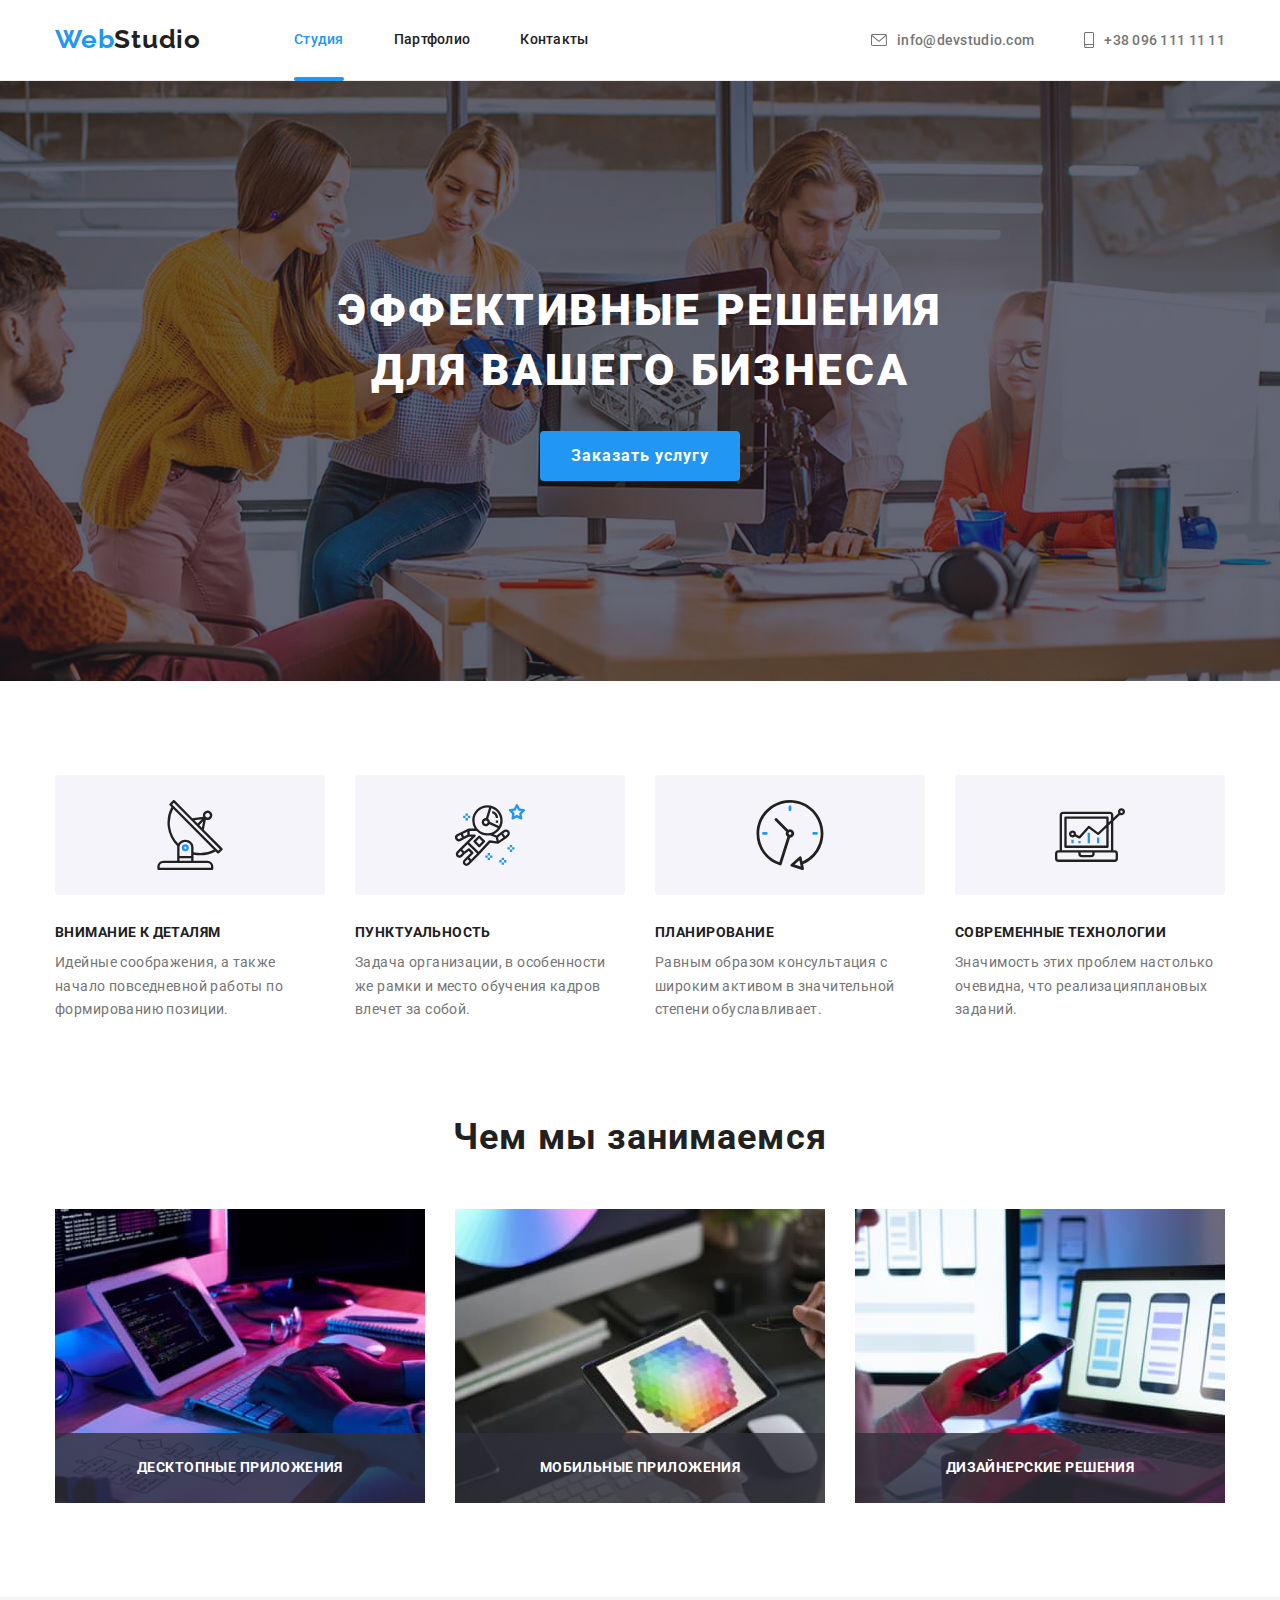
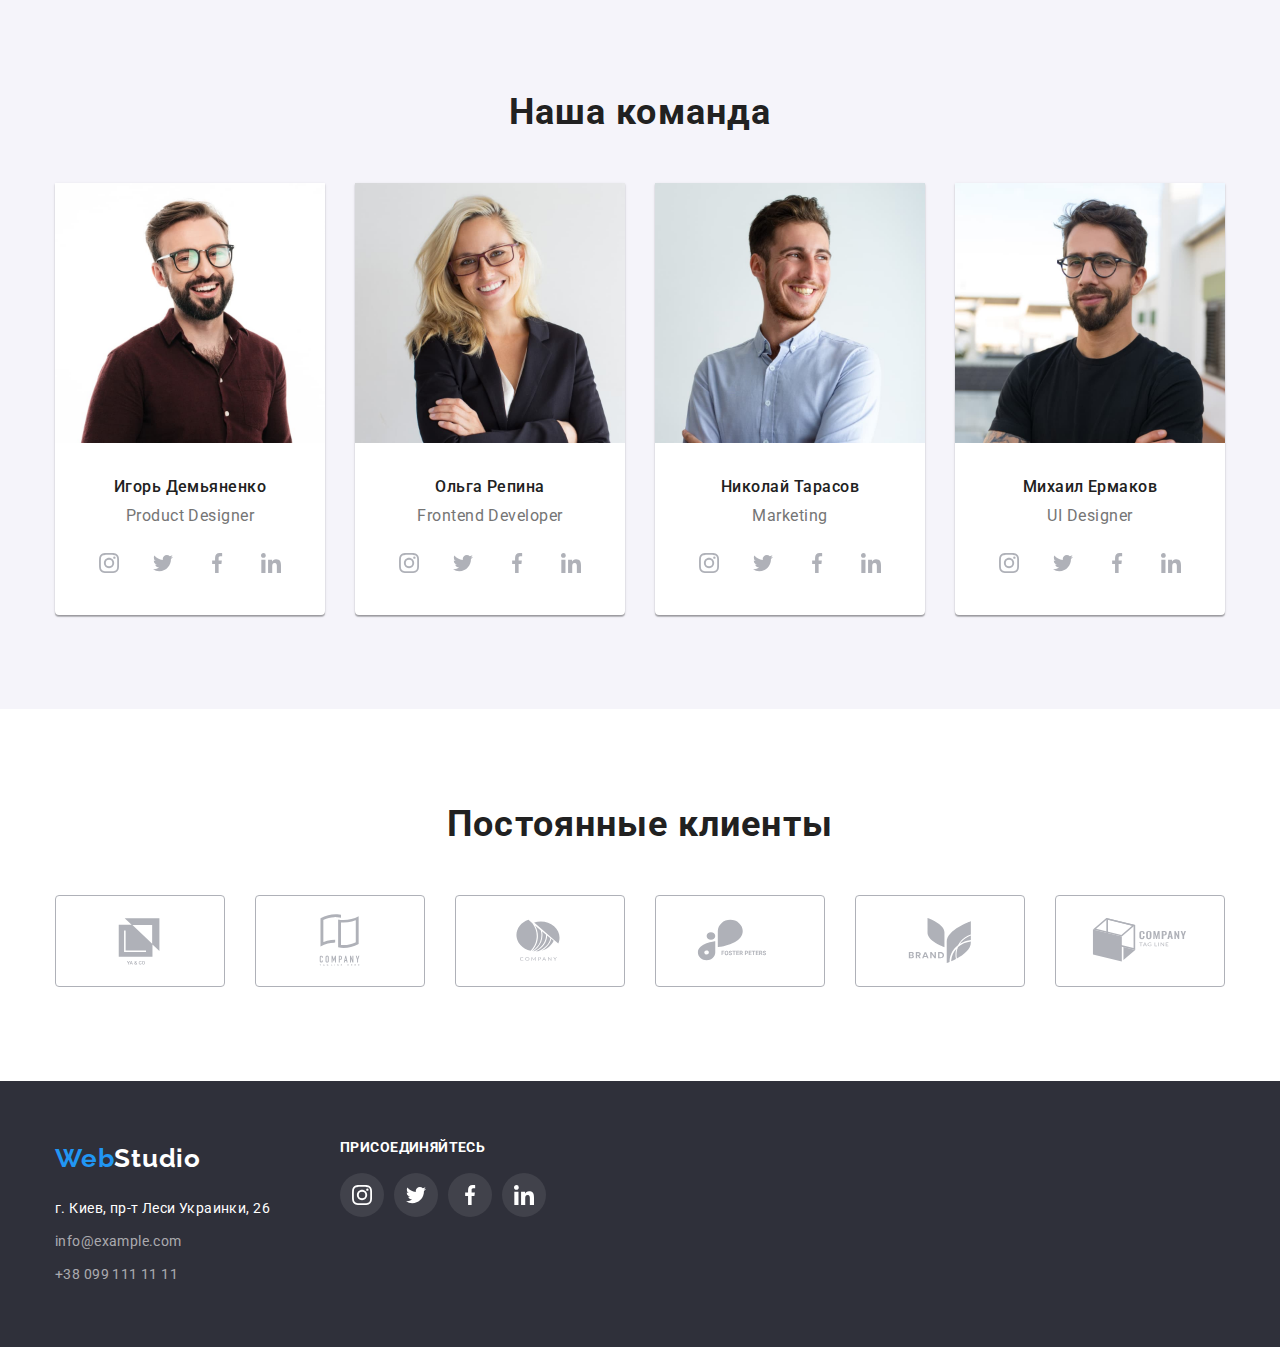
==== index.html @ 50e0ba96 "add all files" ====
<!DOCTYPE html>
<html lang="ru">
  <head>
    <meta charset="UTF-8" />
    <meta http-equiv="X-UA-Compatible" content="IE=edge" />
    <meta name="viewport" content="width=device-width, initial-scale=1.0" />
    <title>Studio</title>

    <!--Normalize-->
    <link
      rel="stylesheet"
      href="https://cdn.jsdelivr.net/npm/modern-normalize@1.1.0/modern-normalize.min.css"
    />

    <!--Animate.css-->
    <link
      rel="stylesheet"
      href="https://cdnjs.cloudflare.com/ajax/libs/animate.css/4.1.1/animate.min.css"
    />

    <!--Custom styles-->
    <link rel="stylesheet" href="./css/styles.css" />

    <!--Fonts-->
    <link rel="preconnect" href="https://fonts.googleapis.com" />
    <link rel="preconnect" href="https://fonts.gstatic.com" crossorigin />
    <link
      href="https://fonts.googleapis.com/css2?family=Raleway:wght@700&family=Roboto:wght@400;500;700;900&display=swap"
      rel="stylesheet"
    />
  </head>

  <body>
    <!--Header-->
    <header class="header">
      <div class="header-container container">
        <!--Novigations-->
        <a class="header-logo link" href="./index.html">
          <span class="logo-span"> Web</span>Studio
        </a>
        <nav>
          <ul class="navigation-list list">
            <li class="navigation-item">
              <a class="navigation-current link" href="./index.html">Студия</a>
            </li>
            <li class="navigation-item">
              <a class="navigation-portfolio link" href="./portfolio.html"
                >Партфолио</a
              >
            </li>
            <li class="navigation-item">
              <a class="navigation-contacts link" href="">Контакты</a>
            </li>
          </ul>
        </nav>

        <!--Contacts-->
        <ul class="contacts-list list">
          <li class="contacts-item">
            <a class="item-email link" href="mailto:info@devstudio.com">
              <svg class="contacts-icon-email" width="16" height="12">
                <use href="./images/icons.svg#icon-envelope"></use>
              </svg>
              info@devstudio.com
            </a>
          </li>
          <li class="contacts-item">
            <a class="item-phone link" href="tel:+380961111111">
              <svg class="contacts-icon-phone" width="10" height="16">
                <use href="./images/icons.svg#icon-smartphone"></use>
              </svg>
              +38 096 111 11 11
            </a>
          </li>
        </ul>
      </div>
    </header>

    <!--Main content-->
    <main>
      <!--Hero-->
      <section class="hero">
        <div class="hero-container container">
          <h1 class="hero-title">Эффективные решения для вашего бизнеса</h1>
          <button class="hero-btn btn" type="button" data-modal-open>
            Заказать услугу
          </button>
        </div>
      </section>

      <!--Modal-->
      <div class="backdrop is-hidden" data-modal>
        <div class="modal">
          <button class="modal-close-btn btn" data-modal-close>
            <svg class="modal-close-icon" width="18" height="18">
              <use href="./images/icons.svg#icon-close"></use>
            </svg>
          </button>
        </div>
      </div>

      <!--Benefits-->
      <section class="benefits">
        <div class="container">
          <h2 hidden>hidden</h2>

          <ul class="benefits-list list">
            <li class="benefits-item">
              <div class="benefits-icon-item">
                <svg class="benefits-icon" width="70" height="70">
                  <use href="./images/icons.svg#icon-antenna"></use>
                </svg>
              </div>
              <h3 class="benefits-title">Внимание к деталям</h3>
              <p class="benefits-txt">
                Идейные соображения, а также начало повседневной работы по
                формированию позиции.
              </p>
            </li>
            <li class="benefits-item">
              <div class="benefits-icon-item">
                <svg class="benefits-icon" width="70" height="70">
                  <use href="./images/icons.svg#icon-astronaut"></use>
                </svg>
              </div>
              <h3 class="benefits-title">Пунктуальность</h3>
              <p class="benefits-txt">
                Задача организации, в особенности же рамки и место обучения
                кадров влечет за собой.
              </p>
            </li>
            <li class="benefits-item">
              <div class="benefits-icon-item">
                <svg class="benefits-icon" width="70" height="70">
                  <use href="./images/icons.svg#icon-clock"></use>
                </svg>
              </div>
              <h3 class="benefits-title">Планирование</h3>
              <p class="benefits-txt">
                Равным образом консультация с широким активом в значительной
                степени обуславливает.
              </p>
            </li>
            <li class="benefits-item">
              <div class="benefits-icon-item">
                <svg class="benefits-icon" width="70" height="70">
                  <use href="./images/icons.svg#icon-diagram"></use>
                </svg>
              </div>
              <h3 class="benefits-title">Современные технологии</h3>
              <p class="benefits-txt">
                Значимость этих проблем настолько очевидна, что
                реализацияплановых заданий.
              </p>
            </li>
          </ul>
        </div>
      </section>

      <!--Service-->
      <section class="service">
        <div class="container">
          <h2 class="service-title">Чем мы занимаемся</h2>

          <ul class="service-list list">
            <li class="service-item">
              <img
                class="service-photo"
                src="./images/studio-page/studio-img-1.jpg"
                alt="рабочий стол: монитор, планшет с кодом, работник печатает на клавиауре, подсвечено розовым"
                width="370"
                height="294"
              />
              <div class="service-overlay">
                <p class="service-description">Десктопные приложения</p>
              </div>
            </li>

            <li class="service-item">
              <img
                class="service-photo"
                src="./images/studio-page/studio-img-2.jpg"
                alt="ноутбук с примерами интерфейсов для смартфонов, в руках работника смартфон. "
                width="370"
                height="294"
              />
              <div class="service-overlay">
                <p class="service-description">Мобильные приложения</p>
              </div>
            </li>

            <li class="service-item">
              <img
                class="service-photo"
                src="./images/studio-page/studio-img-3.jpg"
                alt="в руках дизайнера пэн и планшет с примером цветового куга разделенного на деления "
                width="370"
                height="294"
              />
              <div class="service-overlay">
                <p class="service-description">Дизайнерские решения</p>
              </div>
            </li>
          </ul>
        </div>
      </section>

      <!--Team-->
      <section class="team">
        <div class="container">
          <h2 class="team-title">Наша команда</h2>
          <ul class="team-list list">
            <!--Team card 1-->
            <li class="team-card">
              <img
                src="./images/studio-page/studio-img-4.jpg"
                alt="улыбающийся мужчина 30 лет на белом фоне. в коричневой рубашке, с темными волосами, бородой, округлыми очками"
                width="270"
                height="260"
              />
              <div class="teammade-description">
                <h3 class="teammade">Игорь Демьяненко</h3>
                <p class="teammade-position" lang="en">Product Designer</p>
                <!--Social media icons-->
                <ul class="social-media list">
                  <li class="social-media-item">
                    <a
                      class="social-media-link link"
                      href=""
                      target="_blank"
                      aria-label="инстаграм"
                    >
                      <svg class="social-media-icon" width="20" height="20">
                        <use href="./images/icons.svg#icon-instagram"></use>
                      </svg>
                    </a>
                  </li>
                  <li class="social-media-item">
                    <a
                      class="social-media-link link"
                      href=""
                      target="_blank"
                      aria-label="твитер"
                    >
                      <svg class="social-media-icon" width="20" height="20">
                        <use href="./images/icons.svg#icon-twitter"></use>
                      </svg>
                    </a>
                  </li>
                  <li class="social-media-item">
                    <a
                      class="social-media-link link"
                      href=""
                      target="_blank"
                      aria-label="фейсбук"
                    >
                      <svg class="social-media-icon" width="20" height="20">
                        <use href="./images/icons.svg#icon-facebook"></use>
                      </svg>
                    </a>
                  </li>
                  <li class="social-media-item">
                    <a
                      class="social-media-link link"
                      href=""
                      target="_blank"
                      aria-label="linkedin"
                    >
                      <svg class="social-media-icon" width="20" height="20">
                        <use href="./images/icons.svg#icon-linkedin"></use>
                      </svg>
                    </a>
                  </li>
                </ul>
              </div>
            </li>

            <!--Team card 2-->
            <li class="team-card">
              <img
                src="./images/studio-page/studio-img-5.jpg"
                alt="улыбающияся женщина 30 лет на сером фоне. блондинка в прямоугольных очках, черном пиджаке"
                width="270"
                height="260"
              />
              <div class="teammade-description">
                <h3 class="teammade">Ольга Репина</h3>
                <p class="teammade-position" lang="en">Frontend Developer</p>
                <!--Social media icons-->
                <ul class="social-media list">
                  <li class="social-media-item">
                    <a
                      class="social-media-link link"
                      href=""
                      target="_blank"
                      aria-label="инстаграм"
                    >
                      <svg class="social-media-icon" width="20" height="20">
                        <use href="./images/icons.svg#icon-instagram"></use>
                      </svg>
                    </a>
                  </li>
                  <li class="social-media-item">
                    <a
                      class="social-media-link link"
                      href=""
                      target="_blank"
                      aria-label="твитер"
                    >
                      <svg class="social-media-icon" width="20" height="20">
                        <use href="./images/icons.svg#icon-twitter"></use>
                      </svg>
                    </a>
                  </li>
                  <li class="social-media-item">
                    <a
                      class="social-media-link link"
                      href=""
                      target="_blank"
                      aria-label="фейсбук"
                    >
                      <svg class="social-media-icon" width="20" height="20">
                        <use href="./images/icons.svg#icon-facebook"></use>
                      </svg>
                    </a>
                  </li>
                  <li class="social-media-item">
                    <a
                      class="social-media-link link"
                      href=""
                      target="_blank"
                      aria-label="linkedin"
                    >
                      <svg class="social-media-icon" width="20" height="20">
                        <use href="./images/icons.svg#icon-linkedin"></use>
                      </svg>
                    </a>
                  </li>
                </ul>
              </div>
            </li>

            <!--Team card 3-->
            <li class="team-card">
              <img
                src="./images/studio-page/studio-img-6.jpg"
                alt="улыбающийся мужчина 30 лет на сером фоне. в голубой рубашке, с рыжими волосами, щетиной"
                width="270"
                height="260"
              />
              <div class="teammade-description">
                <h3 class="teammade">Николай Тарасов</h3>
                <p class="teammade-position" lang="en">Marketing</p>
                <!--Social media icons-->
                <ul class="social-media list">
                  <li class="social-media-item">
                    <a
                      class="social-media-link link"
                      href=""
                      target="_blank"
                      aria-label="инстаграм"
                    >
                      <svg class="social-media-icon" width="20" height="20">
                        <use href="./images/icons.svg#icon-instagram"></use>
                      </svg>
                    </a>
                  </li>
                  <li class="social-media-item">
                    <a
                      class="social-media-link link"
                      href=""
                      target="_blank"
                      aria-label="твитер"
                    >
                      <svg class="social-media-icon" width="20" height="20">
                        <use href="./images/icons.svg#icon-twitter"></use>
                      </svg>
                    </a>
                  </li>
                  <li class="social-media-item">
                    <a
                      class="social-media-link link"
                      href=""
                      target="_blank"
                      aria-label="фейсбук"
                    >
                      <svg class="social-media-icon" width="20" height="20">
                        <use href="./images/icons.svg#icon-facebook"></use>
                      </svg>
                    </a>
                  </li>
                  <li class="social-media-item">
                    <a
                      class="social-media-link link"
                      href=""
                      target="_blank"
                      aria-label="linkedin"
                    >
                      <svg class="social-media-icon" width="20" height="20">
                        <use href="./images/icons.svg#icon-linkedin"></use>
                      </svg>
                    </a>
                  </li>
                </ul>
              </div>
            </li>

            <!--Team card 4-->
            <li class="team-card">
              <img
                src="./images/studio-page/studio-img-7.jpg"
                alt="улыбающийся мужчина 30 лет на фоне города. в черной футболке, с черными волосами, бородой, округлыми очками"
                width="270"
                height="260"
              />
              <div class="teammade-description">
                <h3 class="teammade">Михаил Ермаков</h3>
                <p class="teammade-position" lang="en">UI Designer</p>
                <!--Social media icons-->
                <ul class="social-media list">
                  <li class="social-media-item">
                    <a
                      class="social-media-link link"
                      href=""
                      target="_blank"
                      aria-label="инстаграм"
                    >
                      <svg class="social-media-icon" width="20" height="20">
                        <use href="./images/icons.svg#icon-instagram"></use>
                      </svg>
                    </a>
                  </li>
                  <li class="social-media-item">
                    <a
                      class="social-media-link link"
                      href=""
                      target="_blank"
                      aria-label="твитер"
                    >
                      <svg class="social-media-icon" width="20" height="20">
                        <use href="./images/icons.svg#icon-twitter"></use>
                      </svg>
                    </a>
                  </li>
                  <li class="social-media-item">
                    <a
                      class="social-media-link link"
                      href=""
                      target="_blank"
                      aria-label="фейсбук"
                    >
                      <svg class="social-media-icon" width="20" height="20">
                        <use href="./images/icons.svg#icon-facebook"></use>
                      </svg>
                    </a>
                  </li>
                  <li class="social-media-item">
                    <a
                      class="social-media-link link"
                      href=""
                      target="_blank"
                      aria-label="linkedin"
                    >
                      <svg class="social-media-icon" width="20" height="20">
                        <use href="./images/icons.svg#icon-linkedin"></use>
                      </svg>
                    </a>
                  </li>
                </ul>
              </div>
            </li>
          </ul>
        </div>
      </section>
    </main>

    <!--Clients-->
    <section class="clients">
      <div class="container">
        <h2 class="clients-title">Постоянные клиенты</h2>
        <ul class="clients-list list">
          <li class="clients-item">
            <a class="clients-link link" href="">
              <svg class="clients-icon" width="106" height="60">
                <use href="./images/icons.svg#icon-logo-1"></use>
              </svg>
            </a>
          </li>
          <li class="clients-item">
            <a class="clients-link link" href="">
              <svg class="clients-icon" width="106" height="60">
                <use href="./images/icons.svg#icon-logo-2"></use>
              </svg>
            </a>
          </li>
          <li class="clients-item">
            <a class="clients-link link" href="">
              <svg class="clients-icon" width="106" height="60">
                <use href="./images/icons.svg#icon-logo-3"></use>
              </svg>
            </a>
          </li>
          <li class="clients-item">
            <a class="clients-link link" href="">
              <svg class="clients-icon" width="106" height="60">
                <use href="./images/icons.svg#icon-logo-4"></use>
              </svg>
            </a>
          </li>
          <li class="clients-item">
            <a class="clients-link link" href="">
              <svg class="clients-icon" width="106" height="60">
                <use href="./images/icons.svg#icon-logo-5"></use>
              </svg>
            </a>
          </li>
          <li class="clients-item">
            <a class="clients-link link" href="">
              <svg class="clients-icon" width="106" height="60">
                <use href="./images/icons.svg#icon-logo-6"></use>
              </svg>
            </a>
          </li>
        </ul>
      </div>
    </section>

    <!--Footer-->
    <footer class="footer">
      <div class="footer-container container">
        <div>
          <a class="footer-logo link" href="./index.html">
            <span class="logo-span"> Web</span>Studio
          </a>
          <address>
            <ul class="list">
              <li>
                <a
                  class="footer-link-adress link"
                  href="https://www.google.com/maps/place/%D0%B1%D1%83%D0%BB.+%D0%9B%D0%B5%D1%81%D0%B8+%D0%A3%D0%BA%D1%80%D0%B0%D0%B8%D0%BD%D0%BA%D0%B8,+26,+%D0%9A%D0%B8%D0%B5%D0%B2,+%D0%A3%D0%BA%D1%80%D0%B0%D0%B8%D0%BD%D0%B0,+02000/data=!4m2!3m1!1s0x40d4cf0e033ecbe9:0x57a4dffefec77da0?sa=X&ved=2ahUKEwiR7r6asKr4AhVFR_EDHUUcAAkQ8gF6BAgIEAE"
                  >г. Киев, пр-т Леси Украинки, 26</a
                >
              </li>
              <li>
                <a class="footer-email link" href="mailto:info@example.com"
                  >info@example.com</a
                >
              </li>
              <li>
                <a class="footer-phone link" href="tel:+380991111111"
                  >+38 099 111 11 11</a
                >
              </li>
            </ul>
          </address>
        </div>

        <!--Sotial medias-->
        <div>
          <p class="footer-call">Присоединяйтесь</p>
          <ul class="footer-socials list">
            <li class="footer-socials-item">
              <a
                class="footer-icon-link link"
                target="_blank"
                aria-label="инстаграм"
                href=""
              >
                <svg class="footer-icon" width="20" height="20">
                  <use href="./images/icons.svg#icon-instagram"></use>
                </svg>
              </a>
            </li>
            <li class="footer-socials-item">
              <a
                class="footer-icon-link link"
                target="_blank"
                aria-label="твитер"
                href=""
              >
                <svg class="footer-icon" width="20" height="20">
                  <use href="./images/icons.svg#icon-twitter"></use>
                </svg>
              </a>
            </li>
            <li class="footer-socials-item">
              <a
                class="footer-icon-link link"
                target="_blank"
                aria-label="фейсбук"
                href=""
              >
                <svg class="footer-icon" width="20" height="20">
                  <use href="./images/icons.svg#icon-facebook"></use>
                </svg>
              </a>
            </li>
            <li class="footer-socials-item">
              <a
                class="footer-icon-link link"
                target="_blank"
                aria-label="линкедин"
                href=""
              >
                <svg class="footer-icon" width="20" height="20">
                  <use href="./images/icons.svg#icon-linkedin"></use>
                </svg>
              </a>
            </li>
          </ul>
        </div>
      </div>
    </footer>

    <script src="./js/modal.js"></script>
  </body>
</html>
---- css/styles.css ----
:root {
  /*Colors*/
  --acent-color: #2196f3;
  --main-light-cl: #ffffff;
  --main-dark-cl: #2f303a;

  /*Text*/
  --txt-cl: #212121;
  --txt-light-cl: #757575;

  /*Animation*/
  --anim-slow: 250ms cubic-bezier(0.4, 0, 0.2, 1);
}

body {
  font-family: "Roboto", "Raleway", sans-serif;
  color: var(--txt-cl);
  margin: 0;
}

h1,
h2,
h3,
p {
  margin: 0px;
}

ul {
  margin: 0px;
  padding: 0px;
}

.container {
  width: 1200px;
  padding-left: 15px;
  padding-right: 15px;
  margin-left: auto;
  margin-right: auto;
}

.link {
  text-decoration: none;
}

.list {
  list-style-type: none;
}

.btn {
  filter: none;
  border: none;
}

/*Header logo*/
.header {
  border-bottom: 1px solid #ececec;
}

.header-container {
  display: flex;
  align-items: center;
}

.header-logo {
  font-family: "Raleway", sans-serif;
  font-weight: 700;
  font-size: 26px;
  line-height: 1.2;
  letter-spacing: 0.03em;
  color: var(--txt-cl);

  margin-right: 93px;
}

.logo-span {
  color: var(--acent-color);
}

/*Header navigations*/
.navigation-list {
  display: flex;
}

.navigation-item:not(:last-child) {
  margin-right: 50px;
}

.navigation-studio,
.navigation-portfolio,
.navigation-contacts {
  font-weight: 500;
  font-size: 14px;
  line-height: 1.14;
  letter-spacing: 0.02em;
  color: var(--txt-cl);

  display: block;
  padding: 32px 0;

  transition: color var(--anim-slow);
}

.navigation-current {
  position: relative;

  font-weight: 500;
  font-size: 14px;
  line-height: 1.14;
  letter-spacing: 0.02em;
  color: var(--txt-cl);
  color: var(--acent-color);

  display: block;
  padding: 32px 0;
}

.navigation-current::after {
  content: "";
  position: absolute;
  bottom: 0;
  left: 0;

  transform: translateY(1px);

  width: 100%;
  height: 4px;
  display: inline-block;

  background-color: var(--acent-color);
  border-radius: 2px;
}

.navigation-studio:hover,
.navigation-portfolio:hover,
.navigation-contacts:hover,
.navigation-studio:focus,
.navigation-portfolio:focus,
.navigation-contacts:focus {
  color: var(--acent-color);
}

/*Header contacts*/
.contacts-list {
  display: flex;
  justify-content: center;
  margin-left: auto;

  gap: 50px;
}

.contacts-icon-email,
.contacts-icon-phone {
  fill: var(--txt-light-cl);
  margin-right: 10px;

  transition: fill var(--anim-slow);
}

.item-email,
.item-phone {
  font-weight: 500;
  font-size: 14px;
  line-height: 16px;
  letter-spacing: 0.02em;
  color: var(--txt-light-cl);
  font-style: normal;

  display: flex;
  align-items: center;
  padding: 32px 0;

  transition: color var(--anim-slow);
}

.item-email:hover,
.item-phone:hover,
.item-email:focus,
.item-phone:focus {
  color: var(--acent-color);
}

.item-email:hover .contacts-icon-email,
.item-phone:hover .contacts-icon-phone,
.item-email:focus .contacts-icon-email,
.item-phone:focus .contacts-icon-phone {
  fill: var(--acent-color);
}

/*Hero*/
.hero {
  max-width: 1600px;
  margin-right: auto;
  margin-left: auto;
  padding-top: 200px;
  padding-bottom: 200px;

  background-color: #c4c4c4;
  background-image: linear-gradient(
      rgba(47, 48, 58, 0.4),
      rgba(47, 48, 58, 0.4)
    ),
    url(../images/studio-page/hero-img.jpg);
  background-repeat: no-repeat;
  background-position: center;
  background-size: cover;
}

.hero-container {
  display: flex;
  flex-direction: column;
  align-items: center;
}

.hero-title {
  font-weight: 900;
  font-size: 44px;
  line-height: 1.36;
  letter-spacing: 0.06em;
  text-transform: uppercase;
  color: var(--main-light-cl);

  text-align: center;
  width: 696px;
  margin-bottom: 30px;
}

.hero-btn {
  width: 200px;
  height: 50px;
  border-radius: 4px;

  font-family: inherit;
  font-weight: 700;
  font-size: 16px;
  line-height: 1.88;
  letter-spacing: 0.06em;

  color: var(--main-light-cl);
  background-color: var(--acent-color);

  transition: background-color var(--anim-slow);
}

.hero-btn:hover,
.hero-btn:focus {
  background-color: #188ce8;
  cursor: pointer;
}

/*Modal*/
.backdrop.is-hidden {
  visibility: hidden;
  opacity: 0;
  pointer-events: none;
}

.backdrop {
  position: fixed;
  top: 0;
  left: 0;

  width: 100%;
  height: 100%;

  opacity: 1;

  transition: opacity var(--anim-slow), visibility var(--anim-slow);
  background-color: rgba(0, 0, 0, 0.2);
}

.modal {
  position: absolute;
  top: 50%;
  left: 50%;
  transform: translate(-50%, -50%);

  min-width: 528px;
  min-height: 581px;

  border-radius: 4px;
  background-color: #ffffff;
  box-shadow: 0px 1px 3px rgba(0, 0, 0, 0.12), 0px 1px 1px rgba(0, 0, 0, 0.14),
    0px 2px 1px rgba(0, 0, 0, 0.2);
}

.modal-close-btn {
  position: absolute;
  top: 8px;
  right: 8px;

  display: flex;
  justify-content: center;
  align-items: center;
  width: 30px;
  height: 30px;

  border-radius: 50%;
  border: solid 1px rgba(0, 0, 0, 0.1);
  background-color: #ffffff;

  cursor: pointer;
}

/*Benefits*/
.benefits {
  padding: 94px 0;
}

.benefits-icon-item {
  display: flex;
  justify-content: center;
  align-items: center;

  width: 270px;
  height: 120px;
  background-color: #f5f4fa;
  border-radius: 4px;

  margin-bottom: 30px;
}

.benefits-list {
  display: flex;
  align-content: flex-start;
}

.benefits-item {
  width: 270px;
}

.benefits-item:not(:last-child) {
  margin-right: 30px;
}

.benefits-title {
  font-weight: 700;
  font-size: 14px;
  line-height: 1.14;
  letter-spacing: 0.03em;
  text-transform: uppercase;

  margin-bottom: 10px;
}

.benefits-txt {
  font-size: 14px;
  line-height: 1.71;
  letter-spacing: 0.03em;
  color: var(--txt-light-cl);
}

/*Service*/
.service {
  padding-bottom: 94px;
}

.service-title,
.team-title,
.clients-title {
  font-weight: 700;
  font-size: 36px;
  line-height: 1.17;
  text-align: center;
  letter-spacing: 0.03em;

  margin-bottom: 50px;
}

.service-list {
  display: flex;
  align-items: flex-start;
}

.service-item:not(:last-child) {
  margin-right: 30px;
}

.service-item {
  position: relative;
  z-index: -1;
}

.service-photo {
  display: block;
}

.service-overlay {
  position: absolute;
  bottom: 0;
  left: 0;
  width: 100%;

  padding: 27px;
  background-color: rgba(47, 48, 58, 0.8);
}

.service-description {
  color: var(--main-light-cl);

  font-weight: 700;
  font-size: 14px;
  line-height: 1.14;
  letter-spacing: 0.03em;
  text-align: center;
  text-transform: uppercase;
}

/*Team*/
.team {
  background-color: #f5f4fa;
  padding: 94px 0;
}

.team-list {
  display: flex;
  align-items: flex-start;
}

.team-card:not(:last-child) {
  margin-right: 30px;
}

.team-card {
  background-color: var(--main-light-cl);
  width: 270px;
  border-radius: 0px 0px 4px 4px;
  box-shadow: 0px 1px 3px rgba(0, 0, 0, 0.12), 0px 1px 1px rgba(0, 0, 0, 0.14),
    0px 2px 1px rgba(0, 0, 0, 0.2);
}

.teammade-description {
  text-align: center;
  padding-top: 30px;
  padding-bottom: 30px;
}

.teammade {
  font-weight: 500;
  font-size: 16px;
  line-height: 1.19;
  letter-spacing: 0.03em;

  margin-bottom: 10px;
}

.teammade-position {
  font-weight: 400;
  font-size: 16px;
  line-height: 1.19;
  letter-spacing: 0.03em;
  color: var(--txt-light-cl);

  margin-bottom: 16px;
}

.social-media {
  display: flex;
  justify-content: center;
  gap: 10px;
}

.social-media-link {
  display: flex;
  align-items: center;
  justify-content: center;

  width: 44px;
  height: 44px;
  background-color: #ffffff;
  border-radius: 50%;

  transition: background-color var(--anim-slow);
}

.social-media-icon {
  fill: #afb1b8;
  transition: fill var(--anim-slow);
}

.social-media-link:hover .social-media-icon,
.social-media-link:focus .social-media-icon {
  fill: #ffffff;
}

.social-media-link:hover,
.social-media-link:focus {
  background-color: var(--acent-color);
  cursor: pointer;
}

/*Clients*/
.clients {
  padding: 94px 0;
}

.clients-list {
  display: flex;
  justify-content: center;

  margin-top: 50px;
  gap: 30px;
}

.clients-link {
  display: flex;
  align-items: center;
  justify-content: center;

  background-color: #ffffff;
  width: 170px;
  height: 92px;
  border: 1px solid #afb1b8;
  border-radius: 4px;

  transition: border-color var(--anim-slow);
}

.clients-icon {
  fill: #afb1b8;
  transition: fill var(--anim-slow);
}

.clients-link:hover,
.clients-link:focus {
  border-color: var(--acent-color);
}

.clients-link:hover .clients-icon,
.clients-link:focus .clients-icon {
  fill: var(--acent-color);
}

/*Footer*/
.footer {
  background-color: var(--main-dark-cl);
  padding-top: 60px;
  padding-bottom: 60px;
}

.footer-logo {
  font-family: "Raleway", sans-serif;
  font-weight: 700;
  font-size: 26px;
  line-height: 1.38;
  letter-spacing: 0.03em;
  color: var(--main-light-cl);

  display: block;
  margin-bottom: 20px;
}

.footer-link-adress {
  font-size: 14px;
  line-height: 1.71;
  letter-spacing: 0.03em;
  color: var(--main-light-cl);
  font-style: normal;

  display: block;
  margin-bottom: 9px;

  transition: color var(--anim-slow);
}

.footer-email,
.footer-phone {
  display: block;

  font-size: 14px;
  line-height: 1.71;
  letter-spacing: 0.03em;
  color: rgba(255, 255, 255, 0.6);
  font-style: normal;

  transition: color var(--anim-slow);
}

.footer-email {
  margin-bottom: 9px;
}

.footer-email:hover,
.footer-phone:hover,
.footer-link-adress:hover,
.footer-email:focus,
.footer-phone:focus,
.footer-link-adress:focus {
  color: var(--acent-color);
}

.footer-container {
  display: flex;
  gap: 70px;
}

.footer-call {
  font-weight: 700;
  font-size: 14px;
  line-height: 0.87;
  letter-spacing: 0.03em;
  text-transform: uppercase;
  color: #ffffff;
}

.footer-socials {
  display: flex;
  justify-content: center;
  gap: 10px;

  margin-top: 20px;
}

.footer-icon-link {
  display: flex;
  justify-content: center;
  align-items: center;
  width: 44px;
  height: 44px;

  background-color: rgba(225, 225, 225, 10%);
  border-radius: 50%;

  transition: background-color var(--anim-slow);
}

.footer-icon {
  fill: #ffffff;
}

.footer-icon-link:hover,
.footer-icon-link:focus {
  background-color: var(--acent-color);
}

/*Projects filter*/
.projects {
  padding: 94px 0;
}

.filter-list {
  display: flex;
  justify-content: center;
  margin-bottom: 50px;
}

.filter-item:not(:last-child) {
  margin-right: 8px;
}

.filter-btn {
  font-family: inherit;
  font-weight: 500;
  font-size: 16px;
  line-height: 1.6;
  letter-spacing: 0.03em;
  background-color: #f5f4fa;

  padding: 6px 22px;
  border-radius: 4px;

  transition: color var(--anim-slow), background-color var(--anim-slow),
    box-shadow var(--anim-slow);
}

.filter-btn:hover,
.filter-btn:focus {
  color: var(--main-light-cl);
  background-color: var(--acent-color);
  box-shadow: 0px 3px 1px rgba(0, 0, 0, 0.1), 0px 1px 2px rgba(0, 0, 0, 0.08),
    0px 2px 2px rgba(0, 0, 0, 0.12);
  cursor: pointer;
}

.filter-btn.current {
  color: var(--main-light-cl);
  background-color: var(--acent-color);
}

/*Projects*/
.projects-list {
  display: flex;
  flex-wrap: wrap;
  justify-content: center;
}

.projects-card {
  width: 370px;
  margin-right: 30px;

  transition: box-shadow var(--anim-slow);
}

.projects-card:hover,
.projects-card:focus {
  box-shadow: 0px 1px 1px rgba(0, 0, 0, 0.12), 0px 4px 4px rgba(0, 0, 0, 0.06),
    1px 4px 6px rgba(0, 0, 0, 0.16);
  cursor: pointer;
}

.projects-card:nth-child(-n + 6) {
  margin-bottom: 30px;
}

.projects-card:nth-child(3n + 3) {
  margin-right: -30px;
}

.projects-photo {
  position: relative;
  overflow: hidden;
}

.projects-img {
  display: block;
}

.project-description {
  padding: 20px 24px;
  border: 1px solid #eeeeee;
  border-top: 0px;
}

.projects-title {
  font-size: 18px;
  line-height: 2;
  letter-spacing: 0.06em;
  color: var(--txt-cl);

  margin-bottom: 4px;
}

.projects-txt {
  font-weight: 400;
  font-size: 16px;
  line-height: 1.86;
  letter-spacing: 0.03em;
  color: var(--txt-light-cl);
}

/*Ovarlay*/
.portfolio-overlay {
  position: absolute;
  top: 0;
  left: 0;

  display: flex;
  align-items: center;
  justify-content: center;
  padding: 63px 24px;

  background-color: rgba(33, 150, 243, 0.9);

  transform: translateY(100%);
  transition: transform var(--anim-slow);
}

.portfolio-description {
  font-size: 18px;
  font-weight: 400;
  line-height: 1.6;
  letter-spacing: 0.03em;
  color: var(--main-light-cl);
}

.projects-card:hover .portfolio-overlay,
.projects-card:focus .portfolio-overlay {
  transform: translateY(0);
}
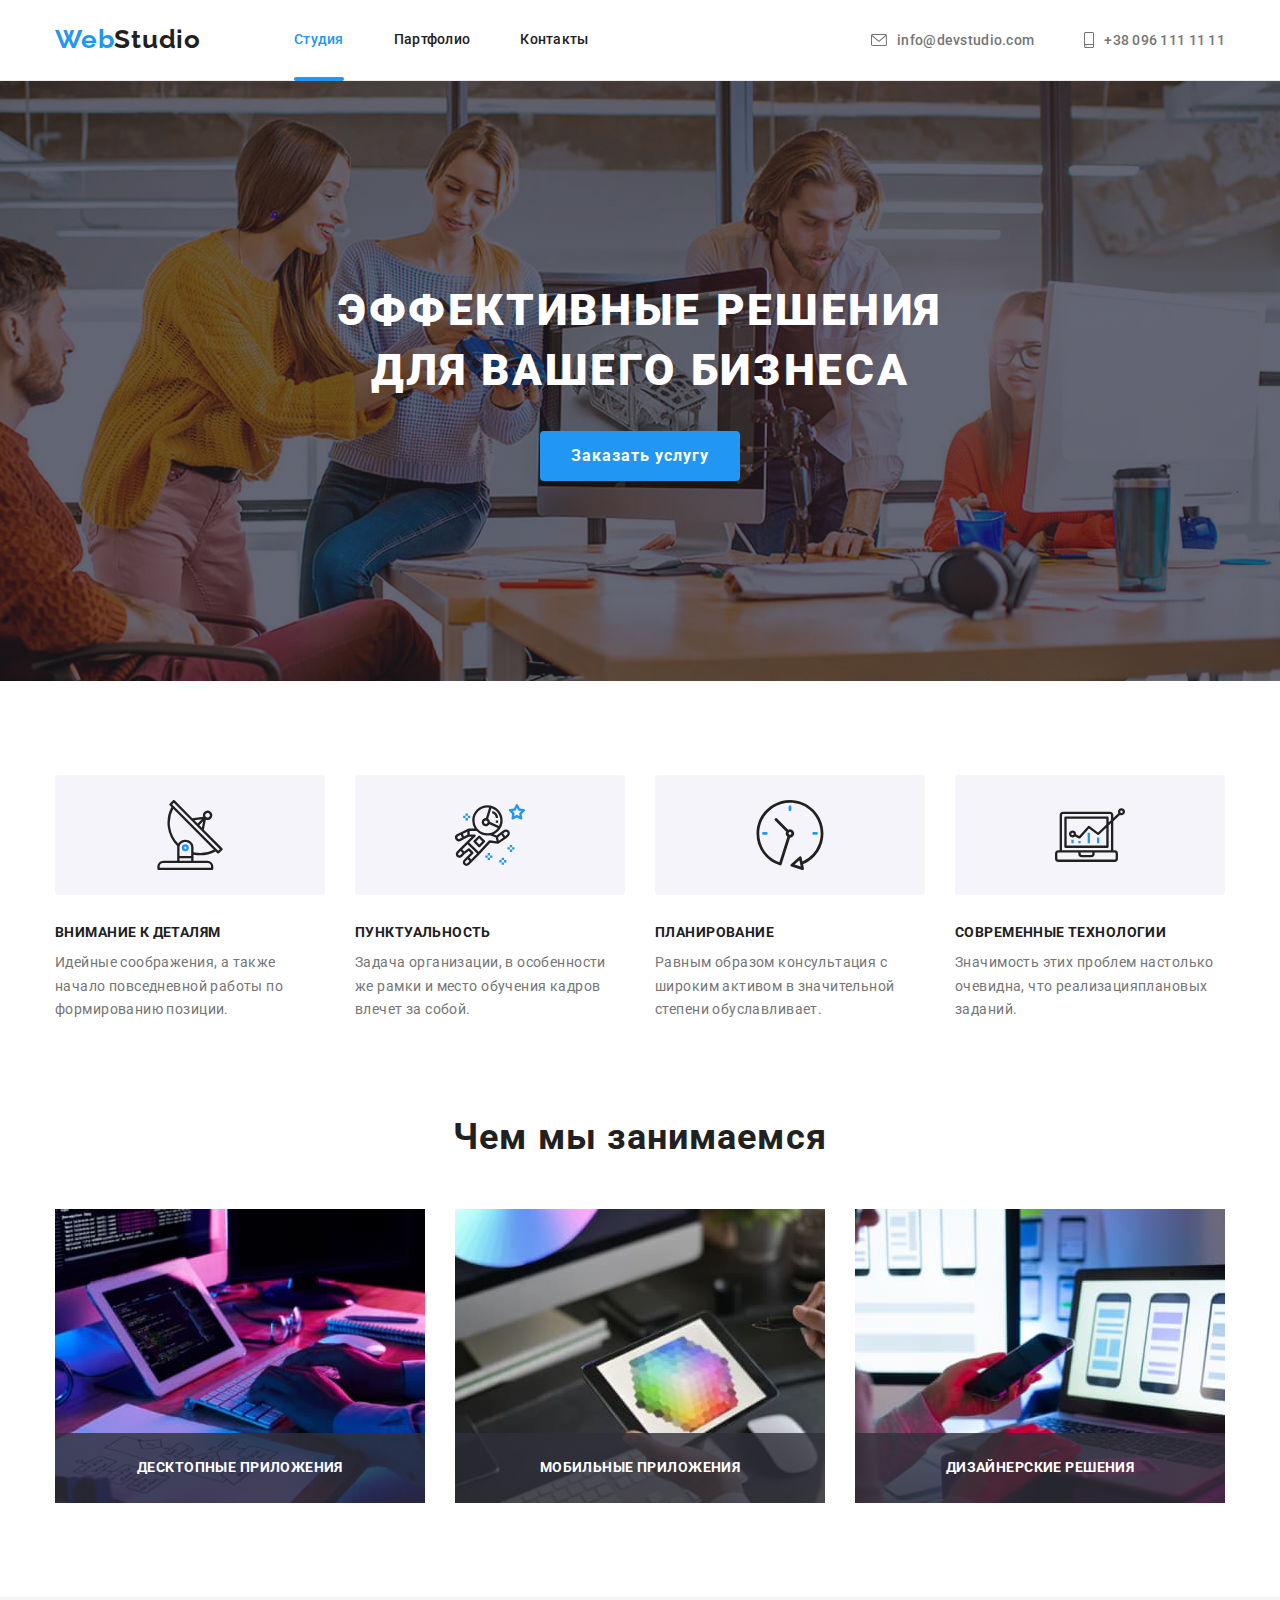
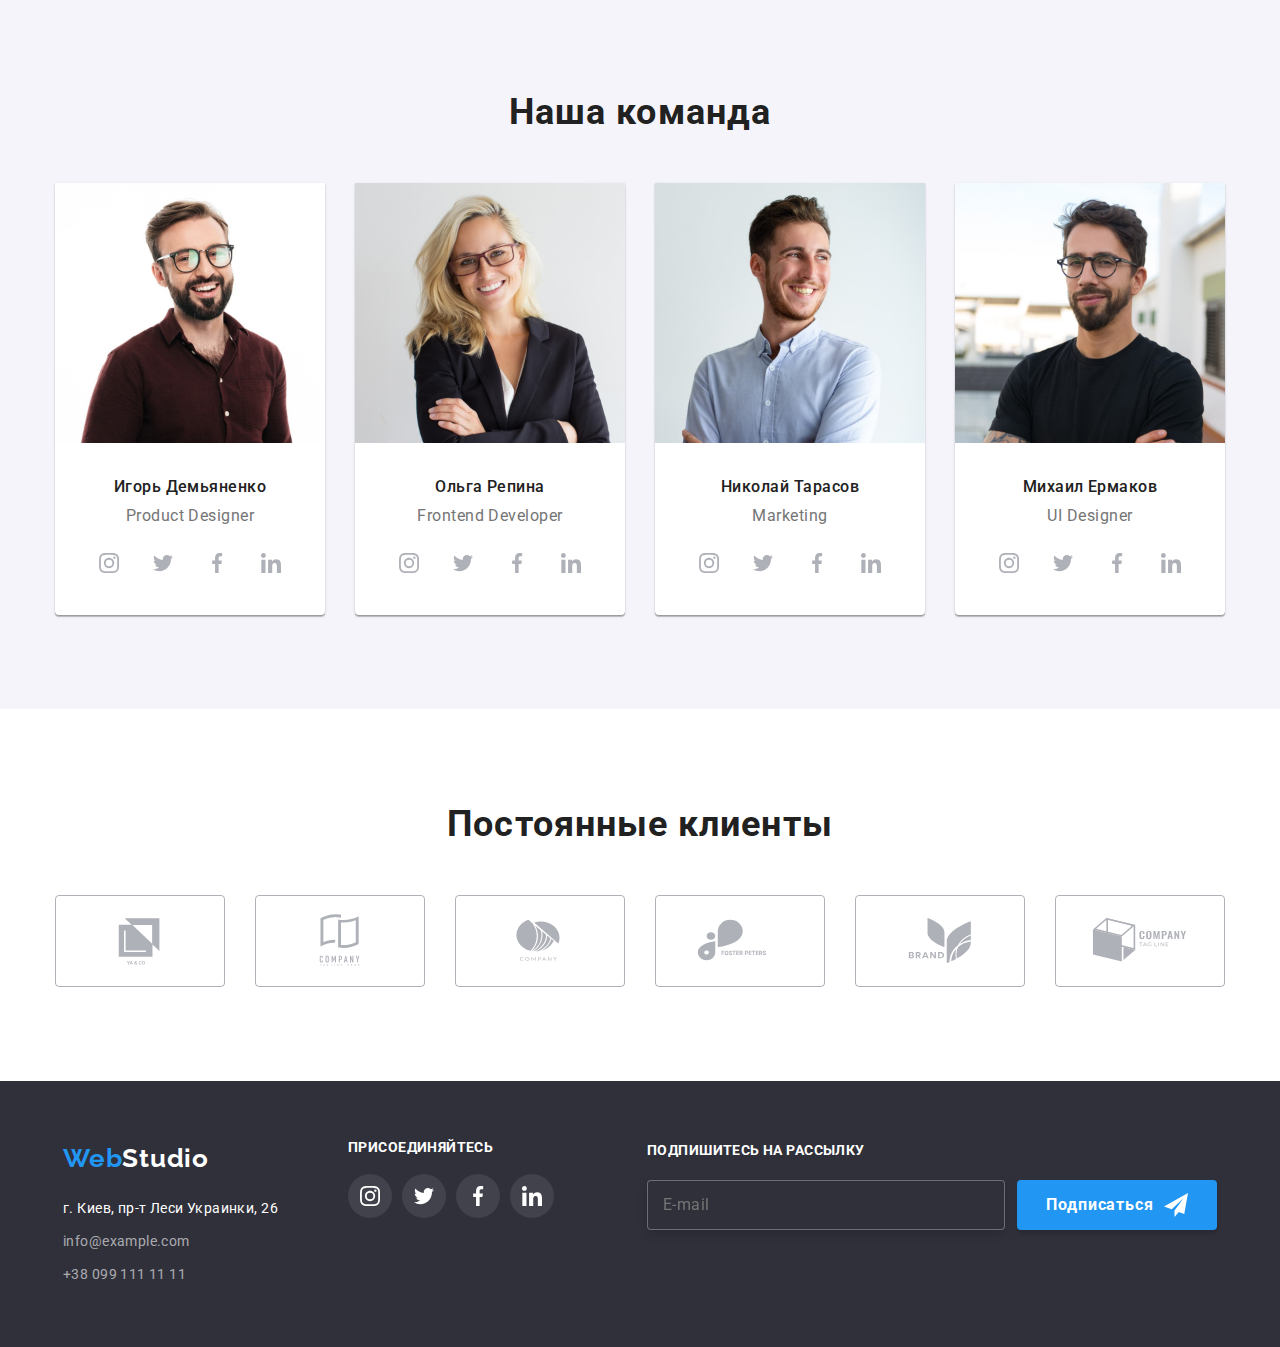
==== commit 4143f9b9: "modal and footer forms" ====
--- a/index.html
+++ b/index.html
@@ -96,6 +96,86 @@
               <use href="./images/icons.svg#icon-close"></use>
             </svg>
           </button>
+
+          <!--Modal form-->
+          <form class="modal-form" name="application-form">
+            <p class="modal-form-title">
+              Оставьте свои данные, мы вам перезвоним
+            </p>
+
+            <span class="modal-form-txt">Имя</span>
+            <label class="modal-form-item">
+              <span class="modal-icon-box">
+                <svg class="modal-form-icon" width="12" height="12">
+                  <use href="./images/icons.svg#icon-form-person"></use>
+                </svg>
+              </span>
+              <input
+                class="modal-form-field"
+                type="text"
+                name="user-name"
+                required
+              />
+            </label>
+
+            <span class="modal-form-txt">Телефон</span>
+            <label class="modal-form-item">
+              <span class="modal-icon-box">
+                <svg class="modal-form-icon" width="13" height="13">
+                  <use href="./images/icons.svg#icon-form-phone"></use>
+                </svg>
+              </span>
+              <input
+                class="modal-form-field"
+                name="user-phone"
+                type="phone"
+                required
+              />
+            </label>
+
+            <span class="modal-form-txt">Почта</span>
+            <label class="modal-form-item">
+              <span class="modal-icon-box">
+                <svg class="modal-form-icon" width="15" height="12">
+                  <use href="./images/icons.svg#icon-form-envelope"></use>
+                </svg>
+              </span>
+              <input
+                class="modal-form-field"
+                name="user-email"
+                type="email"
+                required
+              />
+            </label>
+
+            <span class="modal-form-txt">Коментарий</span>
+            <textarea
+              class="modal-form-massage"
+              name="user-massage"
+              placeholder="Введите текст"
+            ></textarea>
+
+            <label class="modal-form-checkbox">
+              <input
+                class="visually-hidden form-checkbox"
+                name="checkbox"
+                type="checkbox"
+              />
+              <span class="custom-checkbox">
+                <svg class="checkbox-icon" width="12" height="9">
+                  <use href="./images/icons.svg#icon-check-mark"></use>
+                </svg>
+              </span>
+              <span class="checkbox-txt">
+                Соглашаюсь с рассылкой и принимаю
+                <a class="checkbox-link" href=""> Условия договора</a>
+              </span>
+            </label>
+
+            <div class="submit-btn-box">
+              <button class="submit-btn btn" type="submit">Отправить</button>
+            </div>
+          </form>
         </div>
       </div>
 
@@ -472,63 +552,63 @@
           </ul>
         </div>
       </section>
+
+      <!--Clients-->
+      <section class="clients">
+        <div class="container">
+          <h2 class="clients-title">Постоянные клиенты</h2>
+          <ul class="clients-list list">
+            <li class="clients-item">
+              <a class="clients-link link" href="">
+                <svg class="clients-icon" width="106" height="60">
+                  <use href="./images/icons.svg#icon-logo-1"></use>
+                </svg>
+              </a>
+            </li>
+            <li class="clients-item">
+              <a class="clients-link link" href="">
+                <svg class="clients-icon" width="106" height="60">
+                  <use href="./images/icons.svg#icon-logo-2"></use>
+                </svg>
+              </a>
+            </li>
+            <li class="clients-item">
+              <a class="clients-link link" href="">
+                <svg class="clients-icon" width="106" height="60">
+                  <use href="./images/icons.svg#icon-logo-3"></use>
+                </svg>
+              </a>
+            </li>
+            <li class="clients-item">
+              <a class="clients-link link" href="">
+                <svg class="clients-icon" width="106" height="60">
+                  <use href="./images/icons.svg#icon-logo-4"></use>
+                </svg>
+              </a>
+            </li>
+            <li class="clients-item">
+              <a class="clients-link link" href="">
+                <svg class="clients-icon" width="106" height="60">
+                  <use href="./images/icons.svg#icon-logo-5"></use>
+                </svg>
+              </a>
+            </li>
+            <li class="clients-item">
+              <a class="clients-link link" href="">
+                <svg class="clients-icon" width="106" height="60">
+                  <use href="./images/icons.svg#icon-logo-6"></use>
+                </svg>
+              </a>
+            </li>
+          </ul>
+        </div>
+      </section>
     </main>
-
-    <!--Clients-->
-    <section class="clients">
-      <div class="container">
-        <h2 class="clients-title">Постоянные клиенты</h2>
-        <ul class="clients-list list">
-          <li class="clients-item">
-            <a class="clients-link link" href="">
-              <svg class="clients-icon" width="106" height="60">
-                <use href="./images/icons.svg#icon-logo-1"></use>
-              </svg>
-            </a>
-          </li>
-          <li class="clients-item">
-            <a class="clients-link link" href="">
-              <svg class="clients-icon" width="106" height="60">
-                <use href="./images/icons.svg#icon-logo-2"></use>
-              </svg>
-            </a>
-          </li>
-          <li class="clients-item">
-            <a class="clients-link link" href="">
-              <svg class="clients-icon" width="106" height="60">
-                <use href="./images/icons.svg#icon-logo-3"></use>
-              </svg>
-            </a>
-          </li>
-          <li class="clients-item">
-            <a class="clients-link link" href="">
-              <svg class="clients-icon" width="106" height="60">
-                <use href="./images/icons.svg#icon-logo-4"></use>
-              </svg>
-            </a>
-          </li>
-          <li class="clients-item">
-            <a class="clients-link link" href="">
-              <svg class="clients-icon" width="106" height="60">
-                <use href="./images/icons.svg#icon-logo-5"></use>
-              </svg>
-            </a>
-          </li>
-          <li class="clients-item">
-            <a class="clients-link link" href="">
-              <svg class="clients-icon" width="106" height="60">
-                <use href="./images/icons.svg#icon-logo-6"></use>
-              </svg>
-            </a>
-          </li>
-        </ul>
-      </div>
-    </section>
 
     <!--Footer-->
     <footer class="footer">
       <div class="footer-container container">
-        <div>
+        <div class="f-container-contacts">
           <a class="footer-logo link" href="./index.html">
             <span class="logo-span"> Web</span>Studio
           </a>
@@ -555,8 +635,8 @@
           </address>
         </div>
 
-        <!--Sotial medias-->
-        <div>
+        <!--Social medias-->
+        <div class="f-container-socials">
           <p class="footer-call">Присоединяйтесь</p>
           <ul class="footer-socials list">
             <li class="footer-socials-item">
@@ -609,6 +689,28 @@
             </li>
           </ul>
         </div>
+
+        <!--Subscription-form-->
+        <div class="f-container-form">
+          <span class="subscription-form-txt">Подпишитесь на рассылку</span>
+          <form class="subscription-form" name="subscription-form">
+            <label>
+              <input
+                class="subscription-form-field"
+                name="email"
+                type="email"
+                placeholder="E-mail"
+                required
+              />
+            </label>
+            <button class="subscription-form-btn btn" type="submit">
+              Подписаться
+              <svg class="subscription-btn-icon" width="24" height="24">
+                <use href="/images/icons.svg#icon-send"></use>
+              </svg>
+            </button>
+          </form>
+        </div>
       </div>
     </footer>
 
--- a/css/styles.css
+++ b/css/styles.css
@@ -263,6 +263,7 @@
   height: 100%;
 
   opacity: 1;
+  z-index: 1;
 
   transition: opacity var(--anim-slow), visibility var(--anim-slow);
   background-color: rgba(0, 0, 0, 0.2);
@@ -298,6 +299,214 @@
   border: solid 1px rgba(0, 0, 0, 0.1);
   background-color: #ffffff;
 
+  cursor: pointer;
+}
+
+.modal-close-icon {
+  fill: #000000;
+  transition: fill var(--anim-slow);
+}
+
+.modal-close-btn:hover .modal-close-icon,
+.modal-close-btn:focus .modal-close-icon {
+  fill: var(--acent-color);
+}
+
+/*Modal form*/
+.modal-form {
+  display: flex;
+  flex-direction: column;
+  padding: 40px;
+}
+
+.modal-form-title {
+  margin-bottom: 12px;
+
+  font-weight: 700;
+  font-size: 20px;
+  line-height: 1.15;
+  text-align: center;
+  letter-spacing: 0.03em;
+
+  color: #212121;
+}
+
+.modal-form-txt {
+  margin-bottom: 4px;
+
+  font-weight: 400;
+  font-size: 12px;
+  line-height: 1.17;
+  letter-spacing: 0.01em;
+
+  color: var(--txt-light-cl);
+}
+
+.modal-form-item {
+  position: relative;
+  margin-bottom: 10px;
+  width: 448px;
+  height: 40px;
+}
+
+.modal-form-field {
+  padding-left: 42px;
+  padding-right: 5px;
+  width: 100%;
+  height: 100%;
+
+  border: 1px solid rgba(33, 33, 33, 0.2);
+  border-radius: 4px;
+  outline: transparent;
+
+  transition: border-color var(--anim-slow);
+}
+
+.modal-form-field:hover,
+.modal-form-field:focus {
+  border-color: var(--acent-color);
+  cursor: pointer;
+}
+
+.modal-icon-box {
+  position: absolute;
+  top: 11px;
+  right: 12px;
+  bottom: 11px;
+  left: 12px;
+
+  width: 18px;
+  height: 18px;
+}
+
+.modal-form-icon {
+  fill: #212121;
+  transition: fill var(--anim-slow);
+}
+
+.modal-form-item:hover .modal-form-icon,
+.modal-form-item:focus .modal-form-icon {
+  fill: var(--acent-color);
+}
+
+.modal-form-massage {
+  width: 448px;
+  height: 120px;
+  margin-bottom: 20px;
+  padding: 12px 16px;
+  resize: none;
+
+  border: 1px solid rgba(33, 33, 33, 0.2);
+  border-radius: 4px;
+  outline: transparent;
+
+  transition: border-color var(--anim-slow);
+}
+
+.modal-form-massage::placeholder {
+  font-weight: 400;
+  font-size: 12px;
+  line-height: 1.17;
+  letter-spacing: 0.01em;
+
+  color: rgba(117, 117, 117, 0.5);
+}
+
+.modal-form-massage:hover,
+.modal-form-massage:focus {
+  border-color: var(--acent-color);
+  cursor: pointer;
+}
+
+.modal-form-checkbox {
+  display: flex;
+  justify-content: center;
+  align-items: center;
+  gap: 8px;
+  margin-bottom: 30px;
+}
+
+.visually-hidden {
+  position: absolute;
+  white-space: nowrap;
+  width: 1px;
+  height: 1px;
+  overflow: hidden;
+  border: 0;
+  padding: 0;
+  clip: rect(0 0 0 0);
+  clip-path: inset(50%);
+  margin: -1px;
+}
+
+.custom-checkbox {
+  display: flex;
+  justify-content: center;
+  padding-top: 4px;
+
+  width: 16px;
+  height: 15px;
+  outline: 2px solid #212121;
+  outline-offset: -2px;
+  border-radius: 2px;
+
+  cursor: pointer;
+
+  transition: outline var(--anim-slow), background-color var(--anim-slow);
+}
+
+.form-checkbox:checked + .custom-checkbox {
+  outline: none;
+  background-color: var(--acent-color);
+}
+
+.checkbox-icon {
+  fill: #ffffff;
+}
+
+.checkbox-txt {
+  font-weight: 400;
+  font-size: 14px;
+  line-height: 1.71;
+  letter-spacing: 0.03em;
+  color: var(--txt-light-cl);
+  user-select: none;
+}
+
+.checkbox-link {
+  font-weight: 400;
+  font-size: 14px;
+  line-height: 1.71;
+  letter-spacing: 0.03em;
+
+  color: var(--acent-color);
+}
+
+.submit-btn-box {
+  display: flex;
+  justify-content: center;
+}
+
+.submit-btn {
+  width: 200px;
+  height: 50px;
+
+  font-weight: 700;
+  font-size: 16px;
+  line-height: 1.88;
+  letter-spacing: 0.06em;
+
+  border-radius: 4px;
+  color: #ffffff;
+  background-color: var(--acent-color);
+  box-shadow: 0px 4px 4px rgba(0, 0, 0, 0.15);
+
+  transition: background-color var(--anim-slow);
+}
+
+.submit-btn:hover,
+.submit-btn:focus {
+  background-color: #188ce8;
   cursor: pointer;
 }
 
@@ -537,6 +746,11 @@
   padding-bottom: 60px;
 }
 
+.footer-container {
+  display: flex;
+  justify-content: center;
+}
+
 .footer-logo {
   font-family: "Raleway", sans-serif;
   font-weight: 700;
@@ -588,15 +802,12 @@
   color: var(--acent-color);
 }
 
-.footer-container {
-  display: flex;
-  gap: 70px;
-}
-
 .footer-call {
+  margin-bottom: 20px;
+
   font-weight: 700;
   font-size: 14px;
-  line-height: 0.87;
+  line-height: 0.88;
   letter-spacing: 0.03em;
   text-transform: uppercase;
   color: #ffffff;
@@ -606,8 +817,6 @@
   display: flex;
   justify-content: center;
   gap: 10px;
-
-  margin-top: 20px;
 }
 
 .footer-icon-link {
@@ -630,6 +839,87 @@
 .footer-icon-link:hover,
 .footer-icon-link:focus {
   background-color: var(--acent-color);
+}
+
+.f-container-contacts {
+  margin-right: 70px;
+}
+
+.f-container-socials {
+  margin-right: 93px;
+}
+
+/*Subscription form*/
+.subscription-form-txt {
+  font-weight: 700;
+  font-size: 14px;
+  line-height: 1.17;
+  letter-spacing: 0.03em;
+  text-transform: uppercase;
+  color: #ffffff;
+}
+
+.subscription-form {
+  display: flex;
+  justify-content: center;
+  align-items: center;
+  gap: 12px;
+  margin-top: 20px;
+}
+
+.subscription-form-field {
+  padding: 0 15px;
+  width: 358px;
+  height: 50px;
+
+  background-color: var(--main-dark-cl);
+  border: 1px solid rgba(255, 255, 255, 0.3);
+  filter: drop-shadow(0px 4px 4px rgba(0, 0, 0, 0.15));
+  border-radius: 4px;
+  outline: transparent;
+
+  font-weight: 400;
+  font-size: 16px;
+  line-height: 1.25;
+  letter-spacing: 0.03em;
+  color: #ffffff;
+
+  cursor: pointer;
+}
+
+.subscription-form-item::placeholder {
+  font-weight: 400;
+  font-size: 16px;
+  line-height: 1.25;
+  letter-spacing: 0.03em;
+
+  color: rgba(255, 255, 255, 0.6);
+}
+
+.subscription-form-btn {
+  display: flex;
+  justify-content: center;
+  align-items: center;
+  gap: 10px;
+
+  width: 200px;
+  height: 50px;
+
+  background: #2196f3;
+  box-shadow: 0px 4px 4px rgba(0, 0, 0, 0.15);
+  border-radius: 4px;
+
+  font-weight: 700;
+  font-size: 16px;
+  line-height: 1.86;
+  letter-spacing: 0.06em;
+  color: #ffffff;
+
+  cursor: pointer;
+}
+
+.subscription-btn-icon {
+  fill: #ffffff;
 }
 
 /*Projects filter*/
